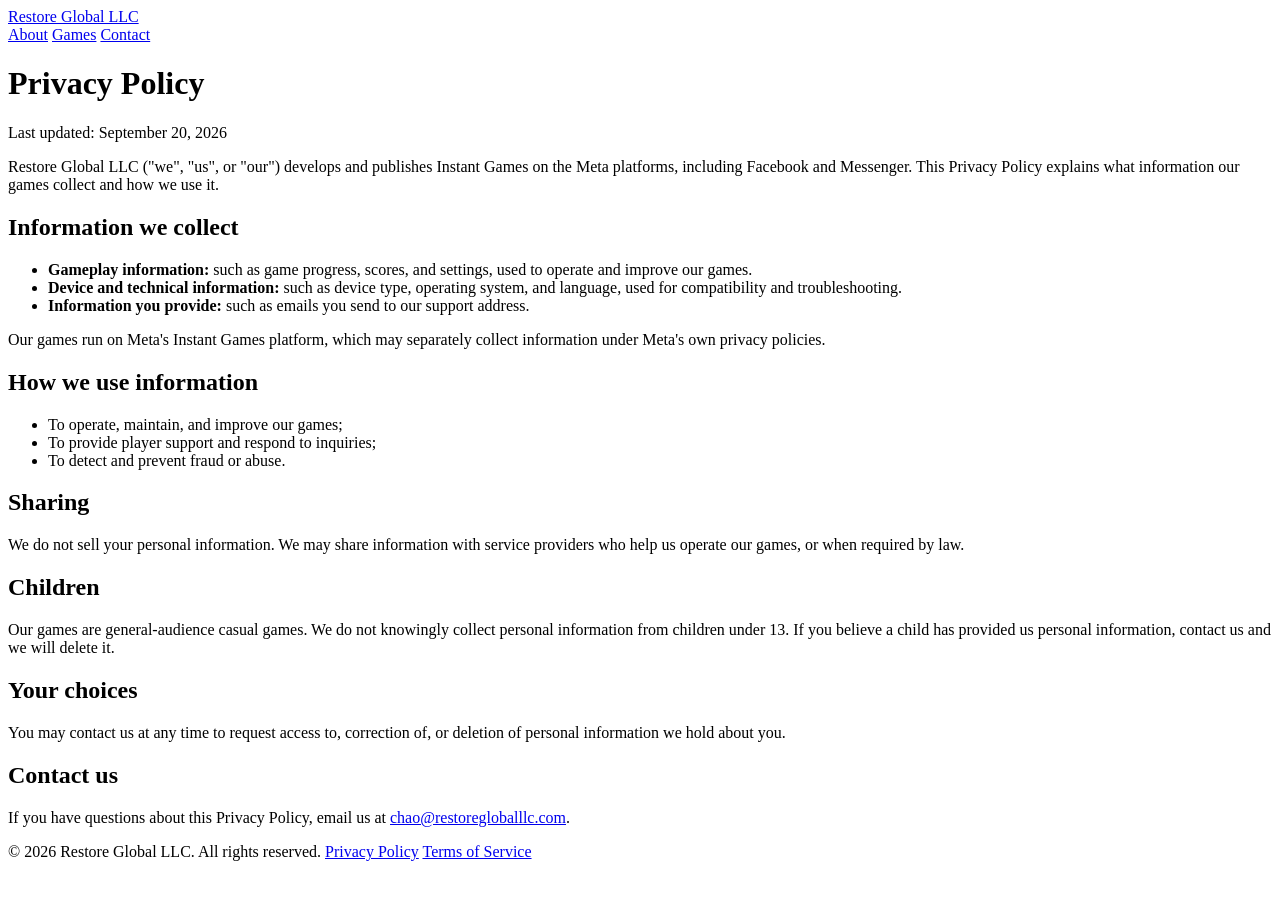
==== privacy.html @ 2f01e4c9 "Company website: home, privacy policy, terms" ====
<!DOCTYPE html>
<html lang="en">
<head>
  <meta charset="UTF-8">
  <meta name="viewport" content="width=device-width, initial-scale=1.0">
  <title>Privacy Policy — Restore Global LLC</title>
  <meta name="description" content="Privacy Policy for Restore Global LLC and its Instant Games.">
  <link rel="stylesheet" href="styles.css">
</head>
<body>

  <nav class="nav">
    <div class="wrap">
      <a class="brand" href="index.html">Restore Global LLC</a>
      <div class="nav-links">
        <a href="index.html#about">About</a>
        <a href="index.html#games">Games</a>
        <a href="index.html#contact">Contact</a>
      </div>
    </div>
  </nav>

  <main class="legal">
    <div class="wrap">
      <h1>Privacy Policy</h1>
      <p class="updated">Last updated: September 20, 2026</p>

      <p>Restore Global LLC ("we", "us", or "our") develops and publishes Instant Games on the Meta platforms, including Facebook and Messenger. This Privacy Policy explains what information our games collect and how we use it.</p>

      <h2>Information we collect</h2>
      <ul>
        <li><strong>Gameplay information:</strong> such as game progress, scores, and settings, used to operate and improve our games.</li>
        <li><strong>Device and technical information:</strong> such as device type, operating system, and language, used for compatibility and troubleshooting.</li>
        <li><strong>Information you provide:</strong> such as emails you send to our support address.</li>
      </ul>
      <p>Our games run on Meta's Instant Games platform, which may separately collect information under Meta's own privacy policies.</p>

      <h2>How we use information</h2>
      <ul>
        <li>To operate, maintain, and improve our games;</li>
        <li>To provide player support and respond to inquiries;</li>
        <li>To detect and prevent fraud or abuse.</li>
      </ul>

      <h2>Sharing</h2>
      <p>We do not sell your personal information. We may share information with service providers who help us operate our games, or when required by law.</p>

      <h2>Children</h2>
      <p>Our games are general-audience casual games. We do not knowingly collect personal information from children under 13. If you believe a child has provided us personal information, contact us and we will delete it.</p>

      <h2>Your choices</h2>
      <p>You may contact us at any time to request access to, correction of, or deletion of personal information we hold about you.</p>

      <h2>Contact us</h2>
      <p>If you have questions about this Privacy Policy, email us at <a href="mailto:chao@restoregloballlc.com">chao@restoregloballlc.com</a>.</p>
    </div>
  </main>

  <footer>
    <div class="wrap">
      <span>&copy; 2026 Restore Global LLC. All rights reserved.</span>
      <span>
        <a href="privacy.html">Privacy Policy</a>
        <a href="terms.html">Terms of Service</a>
      </span>
    </div>
  </footer>

</body>
</html>
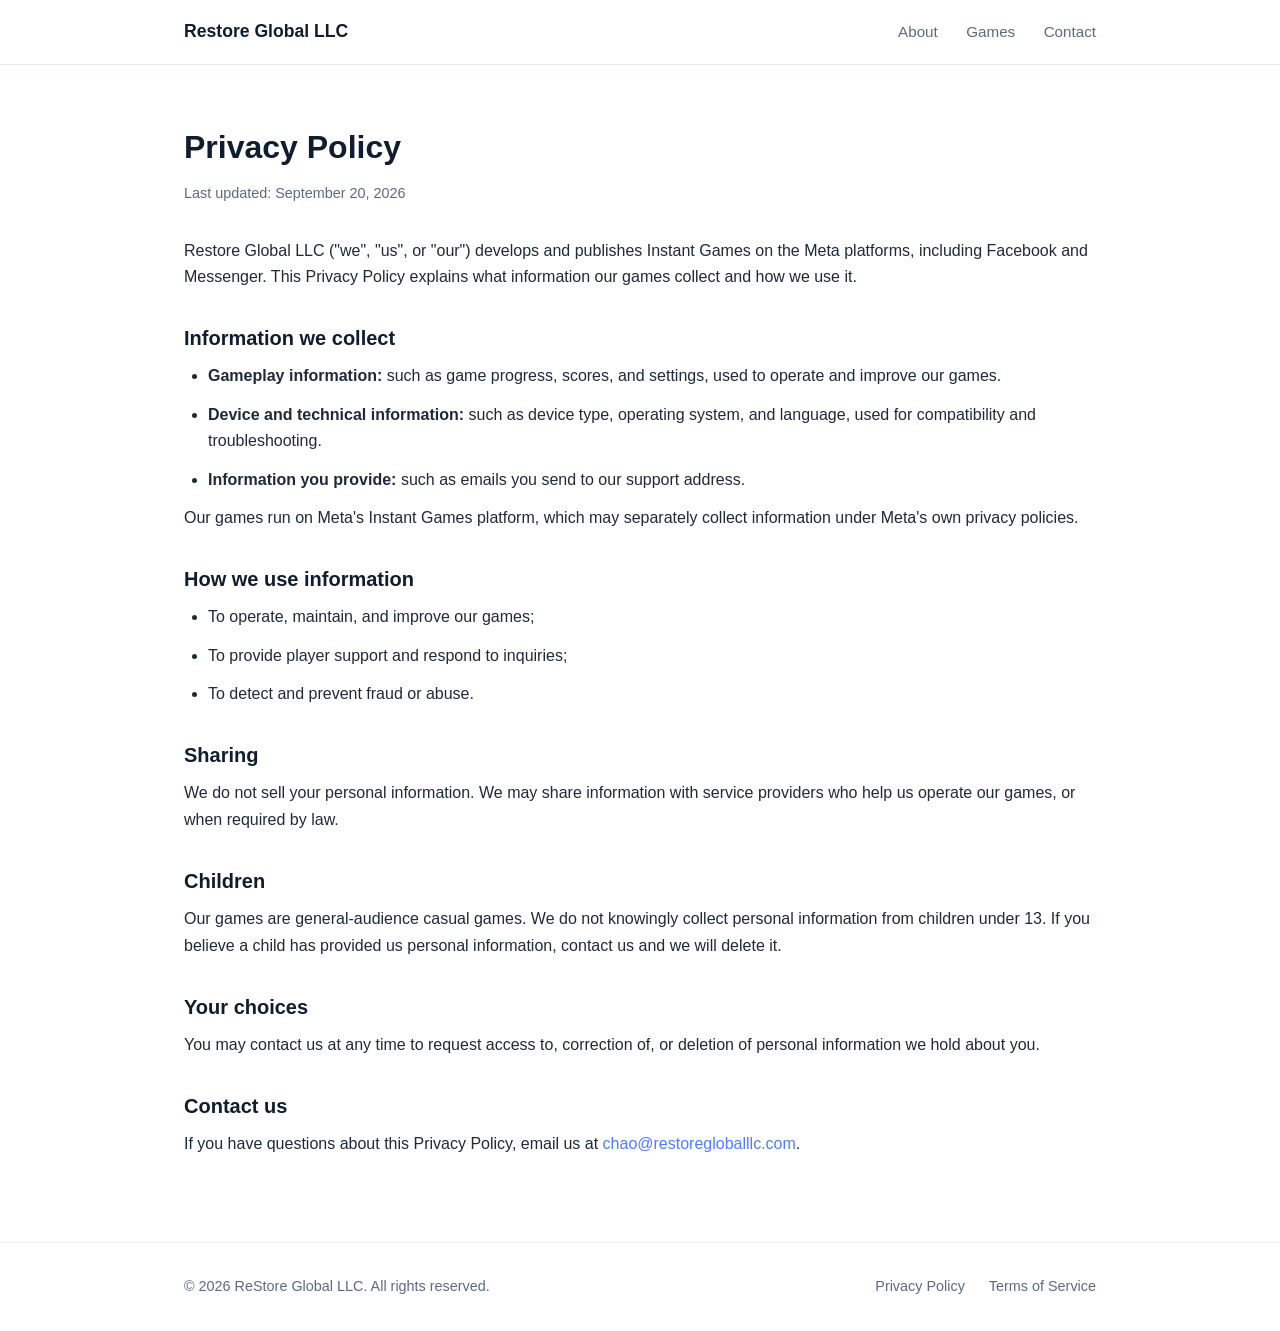
==== commit 87d5930b: "Footer: use exact legal entity name ReStore Global LLC" ====
--- a/privacy.html
+++ b/privacy.html
@@ -58,7 +58,7 @@
 
   <footer>
     <div class="wrap">
-      <span>&copy; 2026 Restore Global LLC. All rights reserved.</span>
+      <span>&copy; 2026 ReStore Global LLC. All rights reserved.</span>
       <span>
         <a href="privacy.html">Privacy Policy</a>
         <a href="terms.html">Terms of Service</a>
--- a/styles.css
+++ b/styles.css
@@ -0,0 +1,121 @@
+:root {
+  --navy: #101c30;
+  --ink: #1e2a3a;
+  --muted: #5b6b7f;
+  --accent: #4f7cff;
+  --accent-soft: #eef3ff;
+  --line: #e6ebf2;
+  --bg: #ffffff;
+  --bg-soft: #f7f9fc;
+}
+
+* { box-sizing: border-box; margin: 0; padding: 0; }
+
+body {
+  font-family: -apple-system, BlinkMacSystemFont, "Segoe UI", Roboto, Helvetica, Arial, sans-serif;
+  color: var(--ink);
+  background: var(--bg);
+  line-height: 1.65;
+  -webkit-font-smoothing: antialiased;
+}
+
+a { color: var(--accent); text-decoration: none; }
+a:hover { text-decoration: underline; }
+
+.wrap { max-width: 960px; margin: 0 auto; padding: 0 24px; }
+
+/* Nav */
+.nav {
+  border-bottom: 1px solid var(--line);
+  background: #fff;
+  position: sticky;
+  top: 0;
+  z-index: 10;
+}
+.nav .wrap {
+  display: flex;
+  align-items: center;
+  justify-content: space-between;
+  height: 64px;
+}
+.brand { font-weight: 700; font-size: 1.1rem; color: var(--navy); }
+.brand:hover { text-decoration: none; }
+.nav-links a { margin-left: 24px; color: var(--muted); font-size: 0.95rem; }
+.nav-links a:hover { color: var(--navy); text-decoration: none; }
+
+/* Hero */
+.hero {
+  background: linear-gradient(135deg, var(--navy) 0%, #1b2f52 100%);
+  color: #fff;
+  padding: 96px 0 88px;
+}
+.hero h1 { font-size: 2.6rem; line-height: 1.2; letter-spacing: -0.5px; margin-bottom: 16px; }
+.hero p { color: #b9c6da; font-size: 1.15rem; max-width: 620px; }
+.hero .badge {
+  display: inline-block;
+  background: rgba(255,255,255,0.12);
+  border: 1px solid rgba(255,255,255,0.2);
+  color: #dbe4f3;
+  font-size: 0.8rem;
+  padding: 4px 12px;
+  border-radius: 999px;
+  margin-bottom: 20px;
+  letter-spacing: 0.5px;
+}
+
+/* Sections */
+.section { padding: 72px 0; }
+.section.soft { background: var(--bg-soft); }
+.section h2 { font-size: 1.7rem; color: var(--navy); margin-bottom: 12px; letter-spacing: -0.3px; }
+.section .lead { color: var(--muted); max-width: 680px; margin-bottom: 8px; }
+
+.cards { display: grid; grid-template-columns: repeat(auto-fit, minmax(240px, 1fr)); gap: 20px; margin-top: 32px; }
+.card {
+  background: #fff;
+  border: 1px solid var(--line);
+  border-radius: 12px;
+  padding: 28px 24px;
+}
+.card h3 { font-size: 1.1rem; color: var(--navy); margin-bottom: 8px; }
+.card p { color: var(--muted); font-size: 0.95rem; }
+
+.contact-box {
+  background: var(--accent-soft);
+  border: 1px solid #dbe6ff;
+  border-radius: 12px;
+  padding: 36px 32px;
+  margin-top: 28px;
+  text-align: center;
+}
+.contact-box p { color: var(--muted); margin-bottom: 16px; }
+.btn {
+  display: inline-block;
+  background: var(--accent);
+  color: #fff;
+  font-weight: 600;
+  padding: 12px 32px;
+  border-radius: 8px;
+  font-size: 1rem;
+}
+.btn:hover { background: #3d6bf0; color: #fff; text-decoration: none; }
+
+/* Footer */
+footer { border-top: 1px solid var(--line); padding: 32px 0; color: var(--muted); font-size: 0.9rem; }
+footer .wrap { display: flex; justify-content: space-between; flex-wrap: wrap; gap: 12px; }
+footer a { color: var(--muted); margin-left: 20px; }
+footer a:hover { color: var(--navy); }
+
+/* Legal pages */
+.legal { padding: 56px 0 72px; }
+.legal h1 { color: var(--navy); font-size: 2rem; margin-bottom: 8px; }
+.legal .updated { color: var(--muted); font-size: 0.9rem; margin-bottom: 32px; }
+.legal h2 { color: var(--navy); font-size: 1.25rem; margin: 32px 0 8px; }
+.legal p, .legal li { color: var(--ink); margin-bottom: 12px; }
+.legal ul { padding-left: 24px; }
+
+@media (max-width: 640px) {
+  .hero { padding: 64px 0 56px; }
+  .hero h1 { font-size: 2rem; }
+  .nav-links a { margin-left: 16px; }
+  .section { padding: 52px 0; }
+}
